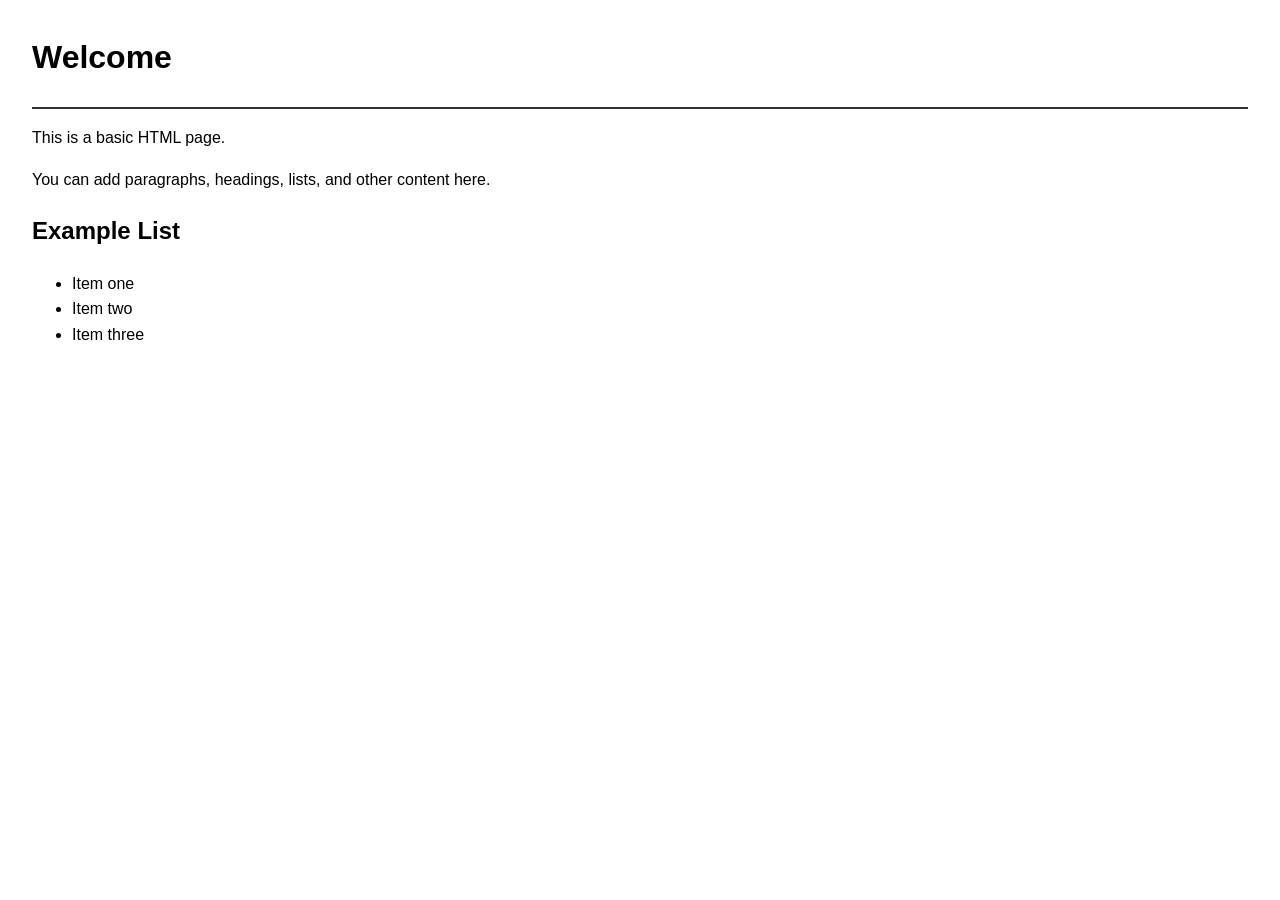
==== index.html @ 7b376287 "testing1" ====
<!DOCTYPE html>
<html lang="en">
  <head>
    <meta charset="UTF-8" />
    <meta name="viewport" content="width=device-width, initial-scale=1.0" />
    <title>Basic HTML Page</title>
    <style>
      body {
        font-family: Arial, sans-serif;
        margin: 2rem;
        line-height: 1.6;
      }
      header {
        border-bottom: 2px solid #333;
        padding-bottom: 1rem;
        margin-bottom: 1rem;
      }
      h1 {
        margin-bottom: 0.5rem;
      }
    </style>
  </head>
  <body>
    <header>
      <h1>Welcome</h1>
    </header>

    <main>
      <p>This is a basic HTML page.</p>
      <p>You can add paragraphs, headings, lists, and other content here.</p>

      <h2>Example List</h2>
      <ul>
        <li>Item one</li>
        <li>Item two</li>
        <li>Item three</li>
      </ul>
    </main>
  </body>
</html>
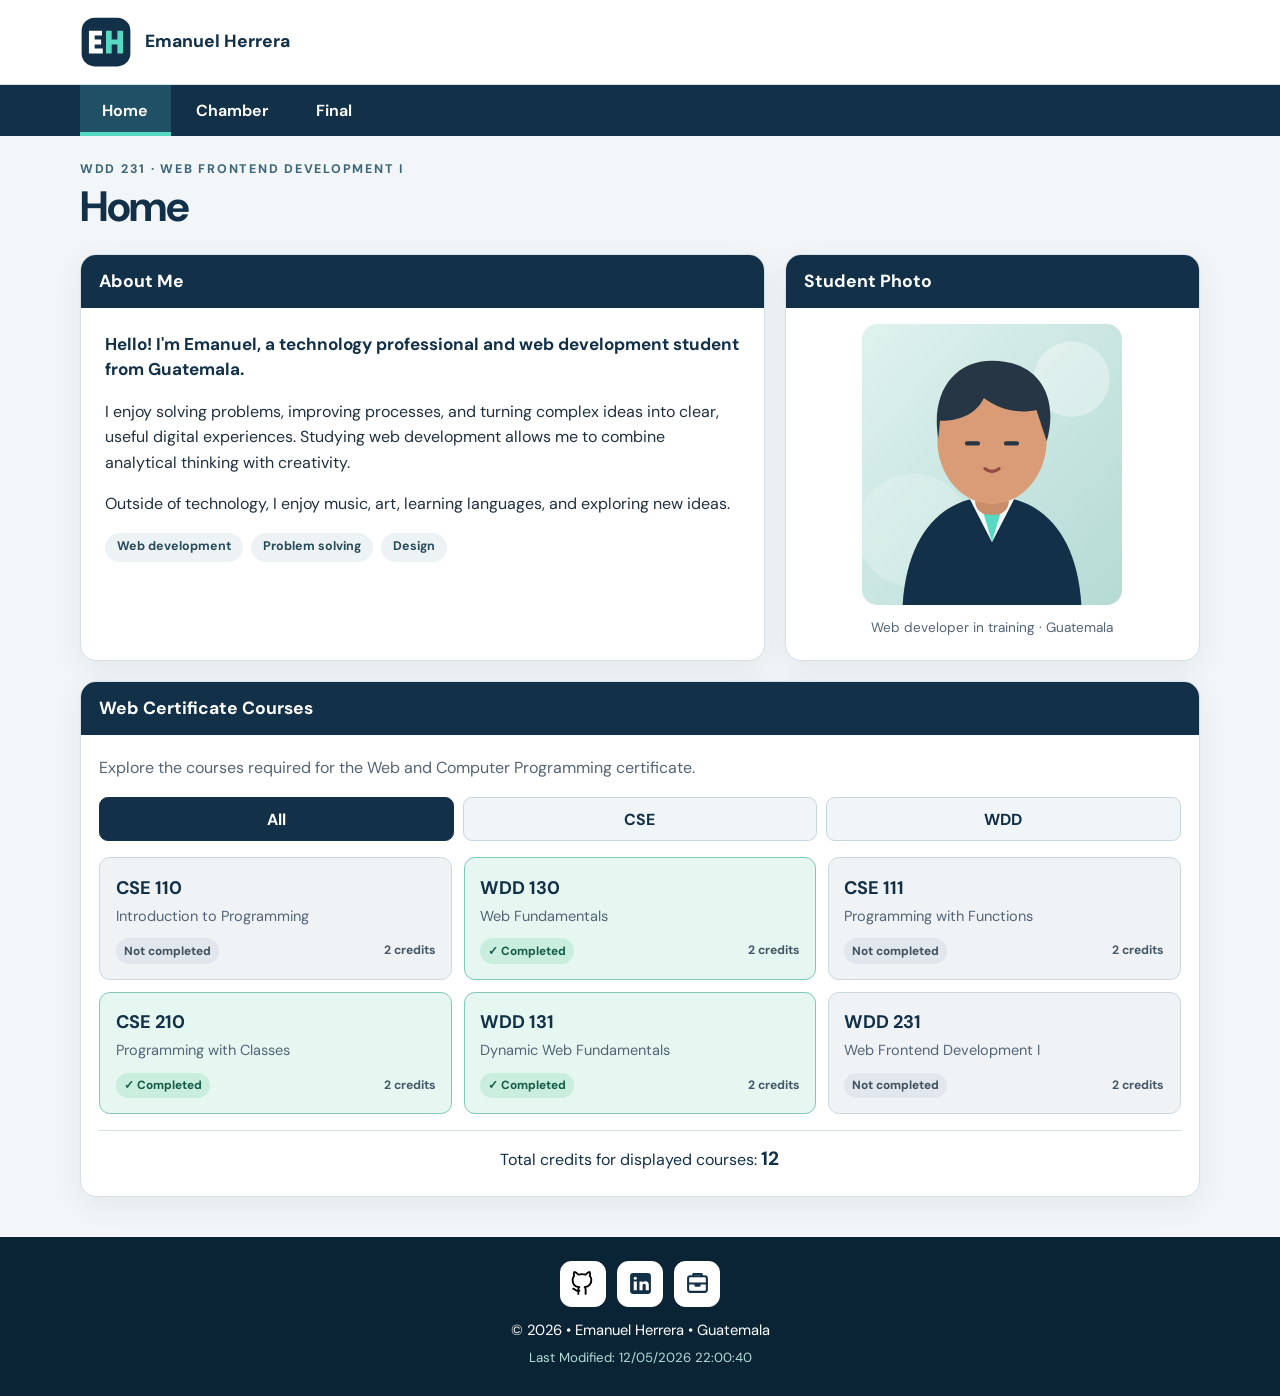
==== commit dc165ec5: "week01 v1.0" ====
--- a/index.html
+++ b/index.html
@@ -1,40 +1,153 @@
 <!DOCTYPE html>
 <html lang="en">
-  <head>
-    <meta charset="UTF-8" />
-    <meta name="viewport" content="width=device-width, initial-scale=1.0" />
-    <title>Basic HTML Page</title>
-    <style>
-      body {
-        font-family: Arial, sans-serif;
-        margin: 2rem;
-        line-height: 1.6;
-      }
-      header {
-        border-bottom: 2px solid #333;
-        padding-bottom: 1rem;
-        margin-bottom: 1rem;
-      }
-      h1 {
-        margin-bottom: 0.5rem;
-      }
-    </style>
-  </head>
-  <body>
-    <header>
-      <h1>Welcome</h1>
-    </header>
 
-    <main>
-      <p>This is a basic HTML page.</p>
-      <p>You can add paragraphs, headings, lists, and other content here.</p>
+<head>
+  <meta charset="UTF-8">
+  <meta name="viewport" content="width=device-width, initial-scale=1.0">
+  <meta name="author" content="Emanuel Herrera">
+  <meta name="theme-color" content="#123047">
+  <meta name="description"
+    content="Emanuel Herrera's WDD 231 course home page featuring web development projects and Web and Computer Programming certificate courses.">
 
-      <h2>Example List</h2>
-      <ul>
-        <li>Item one</li>
-        <li>Item two</li>
-        <li>Item three</li>
-      </ul>
-    </main>
-  </body>
+  <title>Home | Emanuel Herrera | WDD 231</title>
+
+  <link rel="preconnect" href="https://fonts.googleapis.com">
+  <link rel="preconnect" href="https://fonts.gstatic.com" crossorigin>
+  <link href="https://fonts.googleapis.com/css2?family=DM+Sans:wght@400;500;600;700;800&display=swap" rel="stylesheet">
+
+  <link rel="icon" type="image/svg+xml" href="images/logo.svg">
+  <link rel="stylesheet" href="styles/small.css">
+  <link rel="stylesheet" href="styles/larger.css">
+
+  <script src="scripts/navigation.js" defer></script>
+  <script src="scripts/date.js" defer></script>
+  <script src="scripts/courses.js" defer></script>
+</head>
+
+<body>
+  <a class="skip-link" href="#main-content">Skip to main content</a>
+
+  <header class="site-header">
+    <div class="container header-inner">
+      <a class="brand" href="index.html" aria-label="Emanuel Herrera - Home">
+        <img src="images/logo.svg" alt="" width="52" height="52">
+        <span>Emanuel Herrera</span>
+      </a>
+
+      <button class="menu-toggle" id="menu-toggle" type="button" aria-controls="primary-navigation"
+        aria-expanded="false" aria-label="Open navigation menu">
+        <span class="bar"></span>
+        <span class="bar"></span>
+        <span class="bar"></span>
+      </button>
+    </div>
+  </header>
+
+  <nav class="site-nav" id="primary-navigation" aria-label="Main navigation">
+    <div class="container nav-inner">
+      <a href="index.html" aria-current="page">Home</a>
+      <a href="chamber/index.html">Chamber</a>
+      <a href="final/index.html">Final</a>
+    </div>
+  </nav>
+
+  <main id="main-content" class="container">
+    <p class="page-kicker">WDD 231 · Web Frontend Development I</p>
+    <h1>Home</h1>
+
+    <div class="content-grid">
+      <section class="panel about-panel" aria-labelledby="about-title">
+        <h2 id="about-title">About Me</h2>
+
+        <div class="panel-body">
+          <p class="about-intro">
+            Hello! I'm Emanuel, a technology professional and web development student from Guatemala.
+          </p>
+          <p>
+            I enjoy solving problems, improving processes, and turning complex
+            ideas into clear, useful digital experiences. Studying web development
+            allows me to combine analytical thinking with creativity.
+          </p>
+          <p>
+            Outside of technology, I enjoy music, art, learning languages,
+            and exploring new ideas.
+          </p>
+
+          <div class="quick-tags" aria-label="Areas of interest">
+            <span>Web development</span>
+            <span>Problem solving</span>
+            <span>Design</span>
+          </div>
+        </div>
+      </section>
+
+      <section class="panel photo-panel" aria-labelledby="photo-title">
+        <h2 id="photo-title">Student Photo</h2>
+        <div class="photo-wrap">
+          <img class="student-photo" src="images/profile-placeholder.svg"
+            alt="Illustrated portrait placeholder; replace with your student photograph" width="480" height="520">
+          <p class="photo-caption">
+            Web developer in training · Guatemala
+          </p>
+        </div>
+      </section>
+
+      <section class="panel courses-panel" aria-labelledby="courses-title">
+        <h2 id="courses-title">Web Certificate Courses</h2>
+
+        <div class="courses-head">
+          <p>
+            Explore the courses required for the Web and Computer Programming certificate.
+          </p>
+        </div>
+
+        <div class="filter-group" role="group" aria-label="Filter courses by subject">
+          <button type="button" data-filter="ALL" aria-pressed="true">All</button>
+          <button type="button" data-filter="CSE" aria-pressed="false">CSE</button>
+          <button type="button" data-filter="WDD" aria-pressed="false">WDD</button>
+        </div>
+
+        <ul class="course-list" id="course-list" aria-live="polite" aria-relevant="additions removals">
+        </ul>
+
+        <p class="credit-total" aria-live="polite">
+          Total credits for displayed courses:
+          <strong id="credit-total">0</strong>
+        </p>
+      </section>
+    </div>
+  </main>
+
+  <footer class="site-footer">
+    <div class="container">
+      <div class="social-links" aria-label="Social media links">
+
+        <a href="https://github.com/kurobaza96/wdd231" target="_blank" rel="noopener noreferrer"
+          aria-label="WDD231 GitHub repository">
+          <img src="images/github.svg" alt="" width="25" height="25">
+        </a>
+
+        <a href="https://www.linkedin.com/" target="_blank" rel="noopener noreferrer" aria-label="LinkedIn profile">
+          <img src="images/linkedin.svg" alt="" width="25" height="25">
+        </a>
+
+        <a href="https://kurobaza96.github.io/cvexample2/#home" target="_blank" rel="noopener noreferrer"
+          aria-label="Portfolio">
+          <img src="images/portfolio.svg" alt="" width="25" height="25">
+        </a>
+      </div>
+
+      <p>
+        &copy; <span id="currentyear"></span> &bull;
+        Emanuel Herrera &bull; Guatemala
+      </p>
+
+      <p class="modified">
+        Last Modified: <span id="lastModified"></span>
+      </p>
+    </div>
+  </footer>
+</body>
+
 </html>
+
--- a/styles/small.css
+++ b/styles/small.css
@@ -0,0 +1,473 @@
+/* Mobile-first design: 320px and wider */
+
+:root {
+    --navy: #123047;
+    --navy-dark: #0b2435;
+    --mint: #57d8c0;
+    --mint-soft: #e6f7f1;
+    --bg: #f3f6f8;
+    --surface: #ffffff;
+    --ink: #1f3040;
+    --muted: #536476;
+    --border: #d5dfe6;
+    --shadow: 0 8px 28px rgb(17 47 69 / 7%);
+}
+
+*,
+*::before,
+*::after {
+    box-sizing: border-box;
+}
+
+html {
+    scroll-behavior: smooth;
+}
+
+body {
+    margin: 0;
+    background: var(--bg);
+    color: var(--ink);
+    font-family: "DM Sans", Arial, sans-serif;
+    line-height: 1.6;
+}
+
+img,
+svg {
+    max-width: 100%;
+}
+
+a {
+    color: inherit;
+}
+
+a:focus-visible,
+button:focus-visible {
+    outline: 3px solid #087969;
+    outline-offset: 4px;
+}
+
+.skip-link {
+    position: absolute;
+    left: 1rem;
+    top: -6rem;
+    padding: .65rem 1rem;
+    background: white;
+    z-index: 100;
+}
+
+.skip-link:focus {
+    top: .5rem;
+}
+
+.container {
+    width: min(100% - 2rem, 1120px);
+    margin-inline: auto;
+}
+
+/* Header */
+
+.site-header {
+    background: var(--surface);
+    border-bottom: 1px solid var(--border);
+}
+
+.header-inner {
+    display: flex;
+    justify-content: space-between;
+    align-items: center;
+    min-height: 84px;
+    gap: 1rem;
+}
+
+.brand {
+    display: flex;
+    align-items: center;
+    gap: .8rem;
+    text-decoration: none;
+    min-width: 0;
+}
+
+.brand img {
+    width: 52px;
+    height: 52px;
+    flex: 0 0 52px;
+}
+
+.brand span {
+    font-size: 1.1rem;
+    font-weight: 750;
+    line-height: 1.2;
+    color: var(--navy);
+}
+
+/* Hamburger menu */
+
+.menu-toggle {
+    border: 1px solid var(--border);
+    background: white;
+    border-radius: .65rem;
+    width: 46px;
+    height: 46px;
+    display: grid;
+    align-content: center;
+    justify-items: center;
+    gap: 5px;
+    cursor: pointer;
+    flex-shrink: 0;
+}
+
+.menu-toggle .bar {
+    display: block;
+    width: 22px;
+    height: 2px;
+    background: var(--navy);
+    transition: transform .2s ease, opacity .2s ease;
+}
+
+.menu-toggle[aria-expanded="true"] .bar:nth-child(1) {
+    transform: translateY(7px) rotate(45deg);
+}
+
+.menu-toggle[aria-expanded="true"] .bar:nth-child(2) {
+    opacity: 0;
+}
+
+.menu-toggle[aria-expanded="true"] .bar:nth-child(3) {
+    transform: translateY(-7px) rotate(-45deg);
+}
+
+/* Navigation */
+
+.site-nav {
+    background: var(--navy);
+}
+
+.nav-inner {
+    display: none;
+    flex-direction: column;
+}
+
+.site-nav.is-open .nav-inner {
+    display: flex;
+}
+
+.nav-inner a {
+    text-decoration: none;
+    padding: .8rem 1rem;
+    color: white;
+    font-weight: 650;
+    min-height: 48px;
+    display: flex;
+    align-items: center;
+    border-bottom: 1px solid rgb(255 255 255 / 13%);
+    transition: background-color .15s ease, color .15s ease;
+}
+
+.nav-inner a:hover,
+.nav-inner a:focus-visible {
+    background: #25506a;
+}
+
+.nav-inner a[aria-current="page"] {
+    background: #1f5065;
+    box-shadow: inset 4px 0 0 var(--mint);
+}
+
+/* Main content */
+
+main {
+    padding-block: 1.5rem 2.5rem;
+}
+
+.page-kicker {
+    font-size: .78rem;
+    text-transform: uppercase;
+    letter-spacing: .14em;
+    color: #3d6778;
+    font-weight: 750;
+    margin: 0 0 .2rem;
+}
+
+h1 {
+    margin: 0 0 1.35rem;
+    font-size: clamp(1.9rem, 5vw, 2.65rem);
+    line-height: 1.15;
+    letter-spacing: -.035em;
+    color: var(--navy);
+}
+
+.content-grid {
+    display: grid;
+    gap: 1rem;
+    grid-template-columns: minmax(0, 1fr);
+}
+
+/* Section panels */
+
+.panel {
+    min-width: 0;
+    border: 1px solid var(--border);
+    background: var(--surface);
+    border-radius: 1rem;
+    overflow: hidden;
+    box-shadow: var(--shadow);
+}
+
+.panel h2 {
+    margin: 0;
+    background: var(--navy);
+    color: white;
+    font-size: 1.1rem;
+    font-weight: 700;
+    padding: .78rem 1.15rem;
+}
+
+.panel-body {
+    padding: 1.25rem;
+}
+
+.about-intro {
+    font-size: 1.07rem;
+    font-weight: 700;
+    color: var(--navy);
+    line-height: 1.45;
+    margin-top: 0;
+}
+
+.about-panel p:last-child {
+    margin-bottom: 0;
+}
+
+.quick-tags {
+    margin-top: 1rem;
+    display: flex;
+    flex-wrap: wrap;
+    gap: .5rem;
+}
+
+.quick-tags span {
+    border-radius: 99px;
+    background: #edf3f5;
+    color: #284b5a;
+    padding: .28rem .75rem;
+    font-size: .78rem;
+    font-weight: 700;
+}
+
+/* Student photo */
+
+.photo-wrap {
+    display: grid;
+    place-items: center;
+    padding: 1rem 1rem 1.3rem;
+}
+
+.student-photo {
+    display: block;
+    width: min(100%, 260px);
+    aspect-ratio: 12 / 13;
+    height: auto;
+    border-radius: .85rem;
+    object-fit: cover;
+}
+
+.photo-caption {
+    color: var(--muted);
+    font-size: .85rem;
+    margin: .75rem 0 0;
+    text-align: center;
+}
+
+/* Course cards */
+
+.courses-panel {
+    grid-column: 1 / -1;
+}
+
+.courses-head {
+    padding: 1.25rem 1.15rem .35rem;
+}
+
+.courses-head p {
+    color: var(--muted);
+    margin: 0;
+}
+
+.filter-group {
+    display: flex;
+    flex-wrap: wrap;
+    gap: .55rem;
+    border: 0;
+    padding: .7rem 1.15rem 1rem;
+    margin: 0;
+}
+
+.filter-group button {
+    flex: 1 1 85px;
+    min-height: 44px;
+    font: inherit;
+    font-weight: 700;
+    border-radius: .55rem;
+    color: var(--navy);
+    background: #f0f5f7;
+    border: 1px solid #c7d6dc;
+    cursor: pointer;
+    transition: background-color .16s ease, color .16s ease;
+}
+
+.filter-group button:hover {
+    background: #deeff0;
+}
+
+.filter-group button[aria-pressed="true"] {
+    background: var(--navy);
+    color: white;
+    border-color: var(--navy);
+}
+
+.course-list {
+    display: grid;
+    grid-template-columns: 1fr;
+    gap: .75rem;
+    margin: 0;
+    padding: 0 1.15rem;
+    list-style: none;
+}
+
+.course-card {
+    display: flex;
+    flex-direction: column;
+    justify-content: space-between;
+    padding: .95rem;
+    min-width: 0;
+    background: #f0f3f6;
+    border: 1px solid #cdd8de;
+    border-radius: .68rem;
+}
+
+.course-card.completed {
+    background: var(--mint-soft);
+    border-color: #82c7b7;
+}
+
+.course-card h3 {
+    margin: 0 0 .25rem;
+    color: var(--navy);
+    font-size: 1.14rem;
+}
+
+.course-name {
+    color: var(--muted);
+    margin: 0 0 .7rem;
+    line-height: 1.4;
+    font-size: .91rem;
+}
+
+.course-meta {
+    display: flex;
+    gap: .4rem;
+    justify-content: space-between;
+    align-items: center;
+    flex-wrap: wrap;
+}
+
+.course-status {
+    font-size: .74rem;
+    font-weight: 750;
+    border-radius: 99px;
+    padding: .2rem .5rem;
+    background: #e1e7ec;
+    color: #3f5160;
+}
+
+.completed .course-status {
+    color: #145b48;
+    background: #c9eede;
+}
+
+.course-credits {
+    color: #445766;
+    font-size: .76rem;
+    white-space: nowrap;
+    font-weight: 700;
+}
+
+.credit-total {
+    margin: 1rem 1.15rem 1.3rem;
+    border-top: 1px solid var(--border);
+    padding-top: .8rem;
+    text-align: center;
+    color: var(--navy);
+}
+
+.credit-total strong {
+    font-size: 1.2rem;
+}
+
+/* Footer */
+
+.site-footer {
+    background: var(--navy-dark);
+    color: white;
+    padding-block: 1.5rem;
+    text-align: center;
+}
+
+.social-links {
+    display: flex;
+    gap: .7rem;
+    align-items: center;
+    justify-content: center;
+    margin-bottom: .8rem;
+}
+
+.social-links a {
+    display: grid;
+    place-items: center;
+    background: white;
+    border: 1px solid white;
+    border-radius: .7rem;
+    width: 46px;
+    height: 46px;
+    transition: transform .15s ease, background-color .15s ease;
+}
+
+.social-links a:hover {
+    background: #d6f5ed;
+    transform: translateY(-2px);
+}
+
+.social-links img {
+    width: 25px;
+    height: 25px;
+}
+
+.site-footer p {
+    margin: .25rem 0;
+    font-size: .92rem;
+}
+
+.site-footer .modified {
+    color: #b3ddd7;
+    font-size: .83rem;
+}
+
+/* Supporting placeholder pages */
+
+.placeholder-body p {
+    max-width: 60ch;
+}
+
+.placeholder-body a {
+    color: #0b667b;
+}
+
+@media (prefers-reduced-motion: reduce) {
+
+    *,
+    *::before,
+    *::after {
+        scroll-behavior: auto !important;
+        transition: none !important;
+    }
+}
--- a/styles/larger.css
+++ b/styles/larger.css
@@ -0,0 +1,61 @@
+/* Tablet and desktop layouts */
+
+@media screen and (min-width: 650px) {
+    .menu-toggle {
+        display: none;
+    }
+
+    .nav-inner {
+        display: flex;
+        flex-direction: row;
+        gap: .2rem;
+    }
+
+    .nav-inner a {
+        border-bottom: 0;
+        padding-inline: 1.4rem;
+    }
+
+    .nav-inner a[aria-current="page"] {
+        box-shadow: inset 0 -4px 0 var(--mint);
+    }
+
+    .content-grid {
+        grid-template-columns:
+            minmax(0, 1.4fr) minmax(240px, 1fr);
+        gap: 1.25rem;
+    }
+
+    .panel-body {
+        padding: 1.5rem;
+    }
+
+    .photo-wrap {
+        min-height: 280px;
+    }
+
+    .course-list {
+        grid-template-columns:
+            repeat(2, minmax(0, 1fr));
+    }
+}
+
+@media screen and (min-width: 950px) {
+    .content-grid {
+        grid-template-columns:
+            minmax(0, 1.65fr) minmax(300px, 1fr);
+    }
+
+    .course-list {
+        grid-template-columns:
+            repeat(3, minmax(0, 1fr));
+    }
+
+    .photo-wrap {
+        min-height: 320px;
+    }
+
+    .about-panel .panel-body {
+        min-height: 320px;
+    }
+}
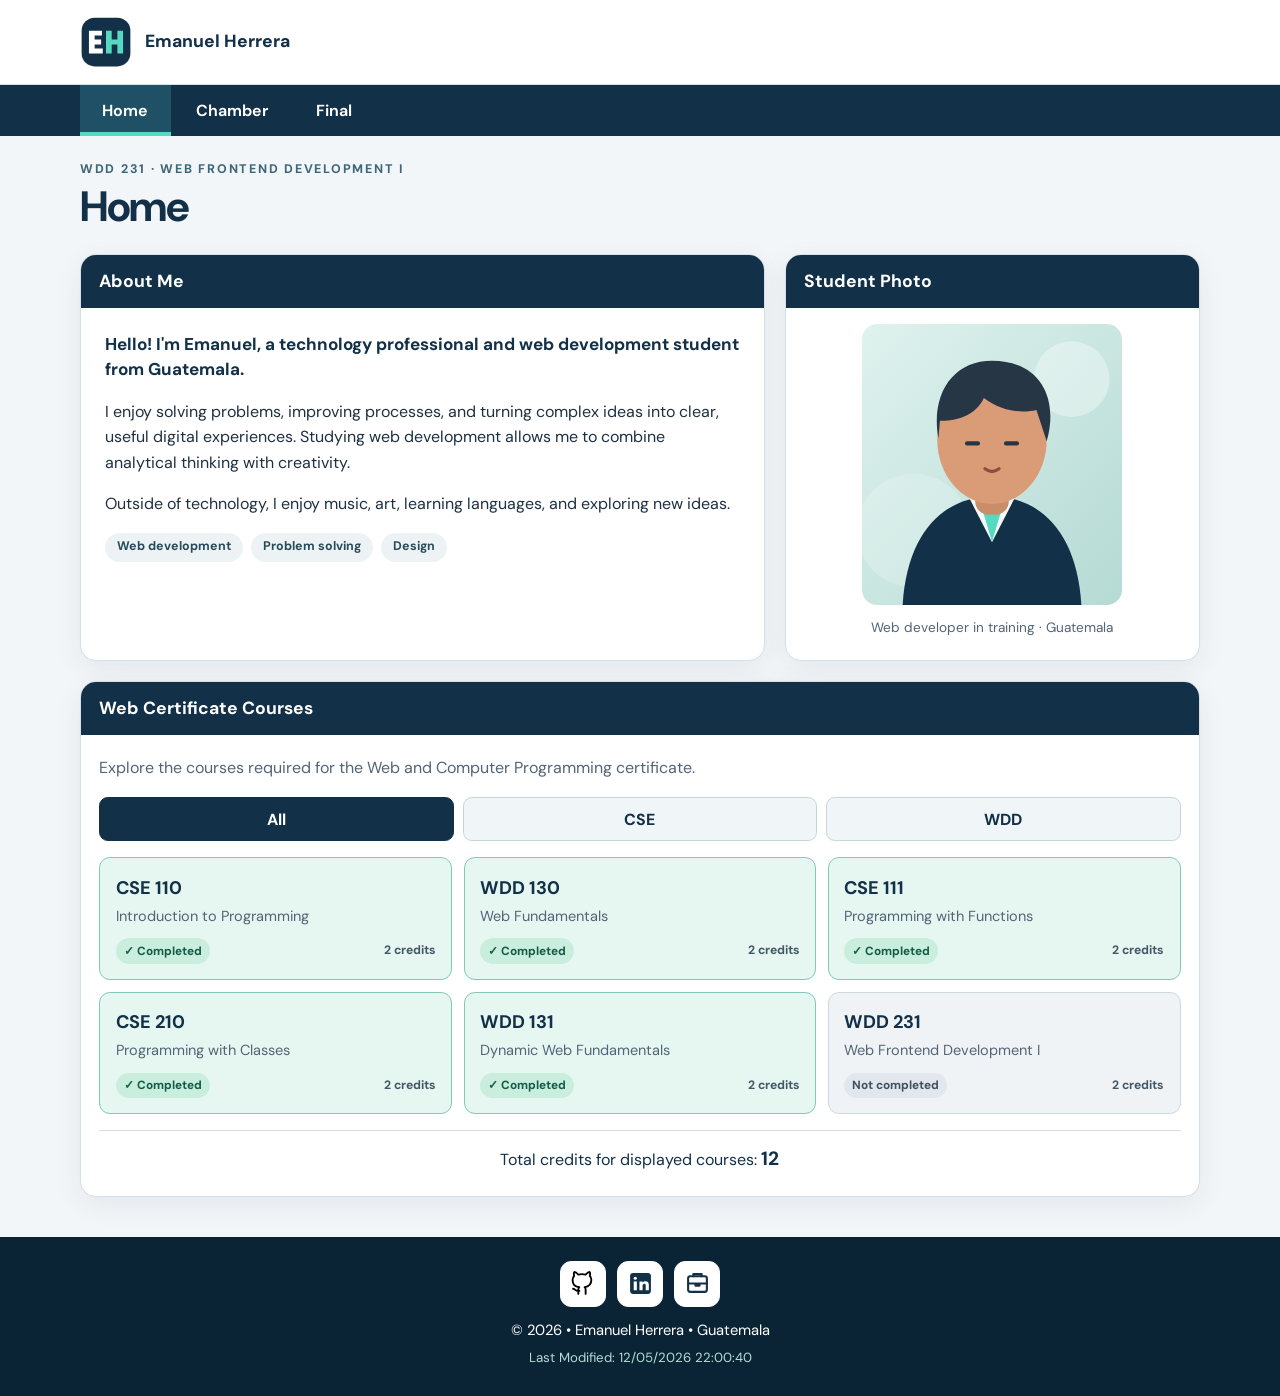
==== commit c4cf1a36: "week01 v1.3" ====
--- a/index.html
+++ b/index.html
@@ -1,13 +1,12 @@
+
 <!DOCTYPE html>
 <html lang="en">
-
 <head>
   <meta charset="UTF-8">
   <meta name="viewport" content="width=device-width, initial-scale=1.0">
   <meta name="author" content="Emanuel Herrera">
   <meta name="theme-color" content="#123047">
-  <meta name="description"
-    content="Emanuel Herrera's WDD 231 course home page featuring web development projects and Web and Computer Programming certificate courses.">
+  <meta name="description" content="WDD 231 course home page featuring web development projects and Web and Computer Programming certificate courses.">
 
   <title>Home | Emanuel Herrera | WDD 231</title>
 
@@ -34,8 +33,10 @@
         <span>Emanuel Herrera</span>
       </a>
 
-      <button class="menu-toggle" id="menu-toggle" type="button" aria-controls="primary-navigation"
-        aria-expanded="false" aria-label="Open navigation menu">
+      <button class="menu-toggle" id="menu-toggle" type="button"
+        aria-controls="primary-navigation"
+        aria-expanded="false"
+        aria-label="Open navigation menu">
         <span class="bar"></span>
         <span class="bar"></span>
         <span class="bar"></span>
@@ -73,7 +74,7 @@
             and exploring new ideas.
           </p>
 
-          <div class="quick-tags" aria-label="Areas of interest">
+          <div class="quick-tags" role="group" aria-label="Areas of interest">
             <span>Web development</span>
             <span>Problem solving</span>
             <span>Design</span>
@@ -84,8 +85,12 @@
       <section class="panel photo-panel" aria-labelledby="photo-title">
         <h2 id="photo-title">Student Photo</h2>
         <div class="photo-wrap">
-          <img class="student-photo" src="images/profile-placeholder.svg"
-            alt="Illustrated portrait placeholder; replace with your student photograph" width="480" height="520">
+          <img
+            class="student-photo"
+            src="images/profile-placeholder.svg"
+            alt="Illustrated portrait placeholder of Emanuel Herrera"
+            width="480"
+            height="520">
           <p class="photo-caption">
             Web developer in training · Guatemala
           </p>
@@ -107,7 +112,9 @@
           <button type="button" data-filter="WDD" aria-pressed="false">WDD</button>
         </div>
 
-        <ul class="course-list" id="course-list" aria-live="polite" aria-relevant="additions removals">
+        <ul class="course-list" id="course-list"
+          aria-live="polite"
+          aria-relevant="additions removals">
         </ul>
 
         <p class="credit-total" aria-live="polite">
@@ -120,22 +127,21 @@
 
   <footer class="site-footer">
     <div class="container">
-      <div class="social-links" aria-label="Social media links">
-
+      <nav class="social-links" aria-label="Social media links">
         <a href="https://github.com/kurobaza96/wdd231" target="_blank" rel="noopener noreferrer"
           aria-label="WDD231 GitHub repository">
           <img src="images/github.svg" alt="" width="25" height="25">
         </a>
-
-        <a href="https://www.linkedin.com/" target="_blank" rel="noopener noreferrer" aria-label="LinkedIn profile">
+      
+        <a href="https://www.linkedin.com/in/emixherrera/" target="_blank" rel="noopener noreferrer" aria-label="LinkedIn profile">
           <img src="images/linkedin.svg" alt="" width="25" height="25">
         </a>
-
+      
         <a href="https://kurobaza96.github.io/cvexample2/#home" target="_blank" rel="noopener noreferrer"
           aria-label="Portfolio">
           <img src="images/portfolio.svg" alt="" width="25" height="25">
         </a>
-      </div>
+      </nav>
 
       <p>
         &copy; <span id="currentyear"></span> &bull;
@@ -148,6 +154,5 @@
     </div>
   </footer>
 </body>
-
 </html>
 
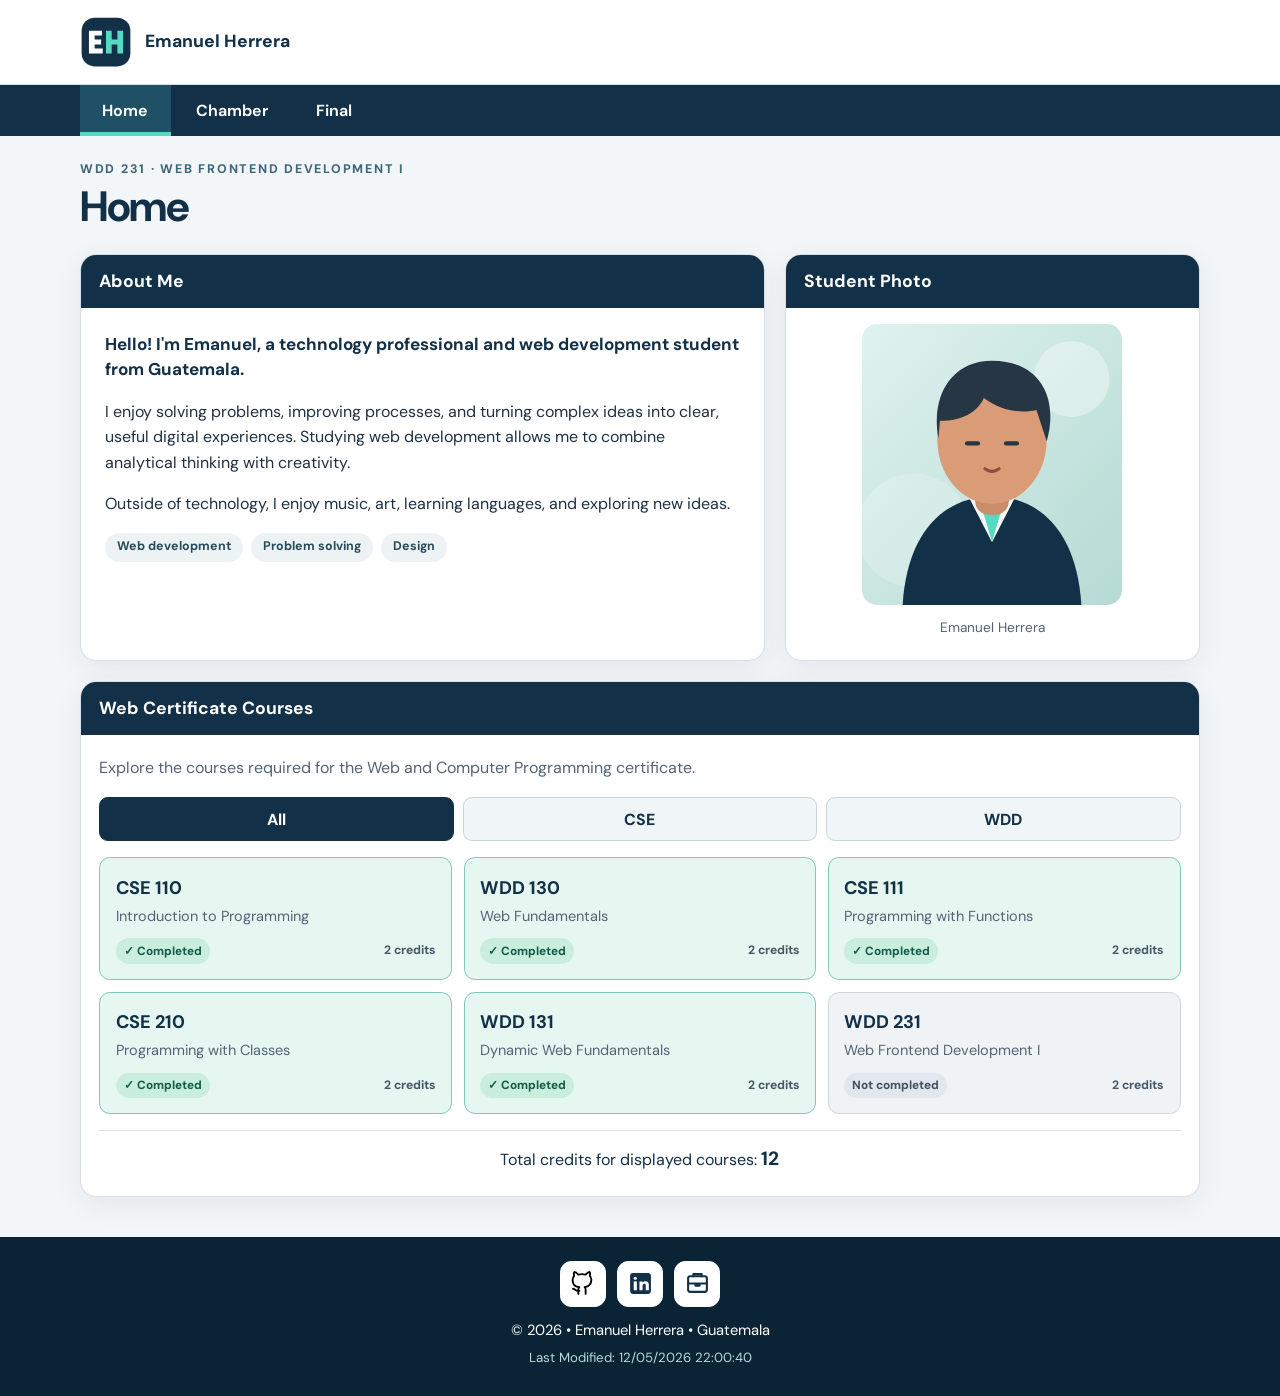
==== commit b7d2e83c: "week01 v1.4" ====
--- a/index.html
+++ b/index.html
@@ -92,7 +92,7 @@
             width="480"
             height="520">
           <p class="photo-caption">
-            Web developer in training · Guatemala
+            Emanuel Herrera
           </p>
         </div>
       </section>
